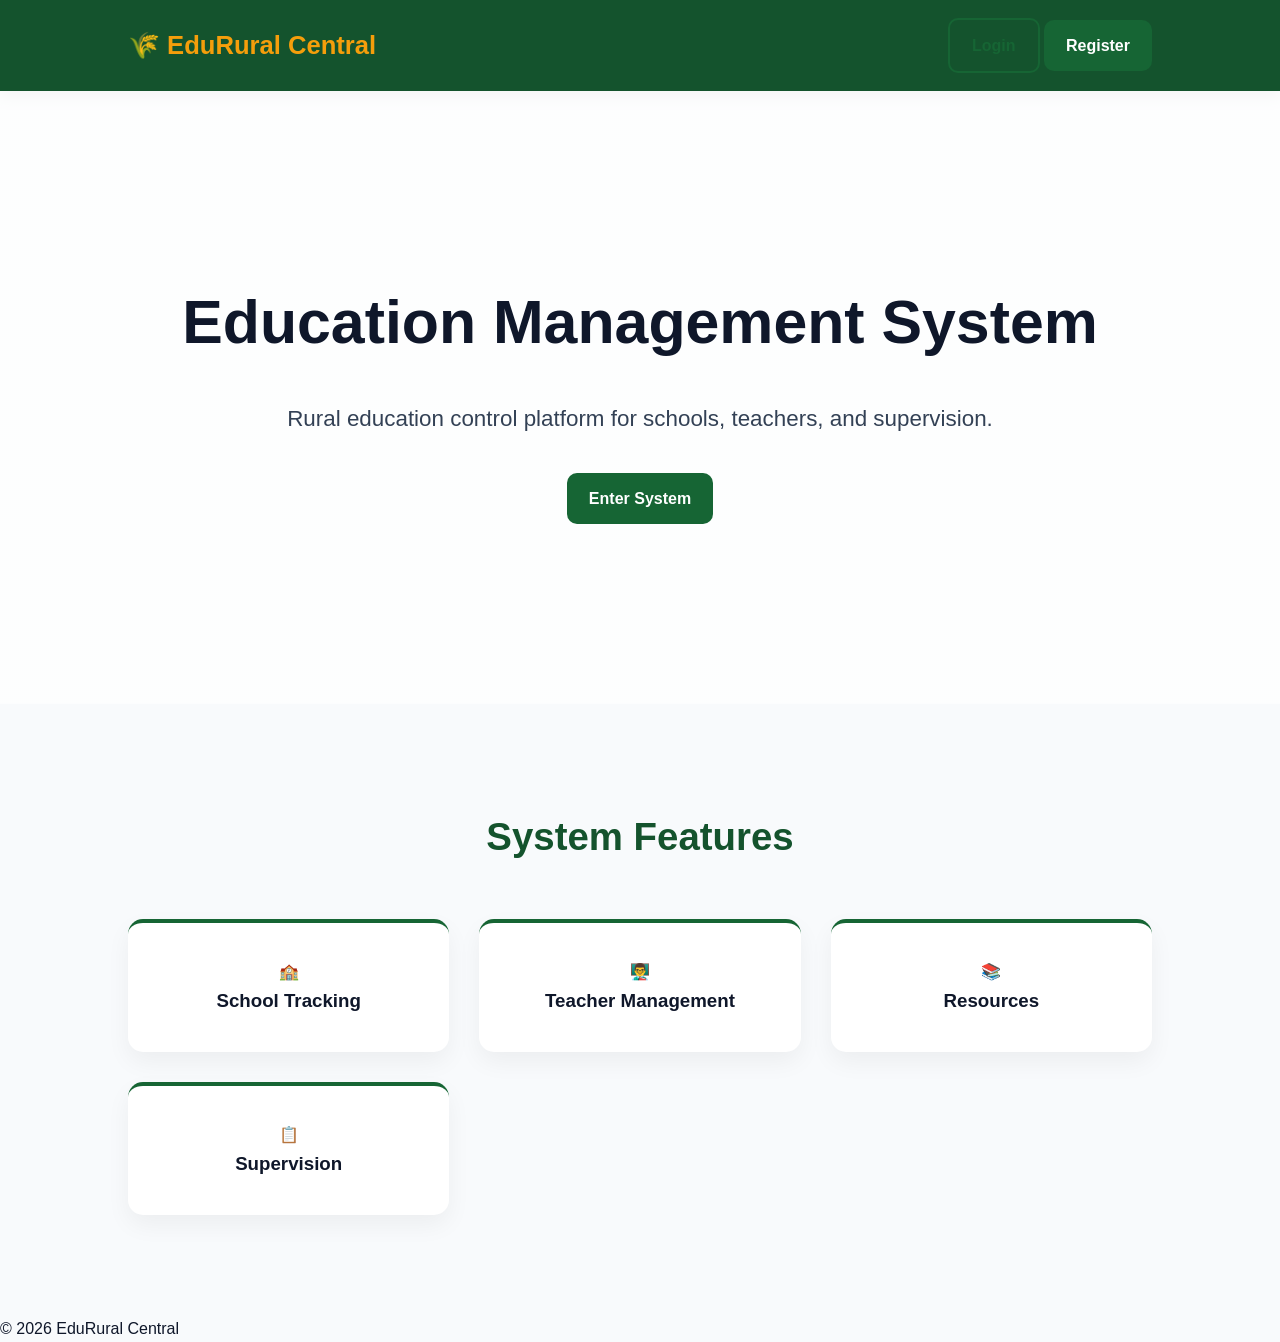
==== index.html @ 429ea4e6 "initial commit" ====
<!DOCTYPE html>
<html lang="en">
<head>
<meta charset="UTF-8">
<meta name="viewport" content="width=device-width, initial-scale=1.0">
<title>EduRural Central</title>
<link rel="stylesheet" href="style.css">
</head>

<body>

<nav class="navbar">
<div class="logo">🌾 EduRural Central</div>

<div>
<a href="login.html" class="btn btn-secondary">Login</a>
<a href="register.html" class="btn btn-primary">Register</a>
</div>

</nav>

<header class="hero">

<h1>Education Management System</h1>

<p>
Rural education control platform for schools, teachers, and supervision.
</p>

<a href="login.html" class="btn btn-primary">
Enter System
</a>

</header>

<section class="features">

<h2>System Features</h2>

<div class="grid">

<div class="card">
<div class="card-icon">🏫</div>
<h3>School Tracking</h3>
</div>

<div class="card">
<div class="card-icon">👨‍🏫</div>
<h3>Teacher Management</h3>
</div>

<div class="card">
<div class="card-icon">📚</div>
<h3>Resources</h3>
</div>

<div class="card">
<div class="card-icon">📋</div>
<h3>Supervision</h3>
</div>

</div>

</section>

<footer class="footer">
<p>© 2026 EduRural Central</p>
</footer>

</body>
</html>
---- style.css ----
/* =====================================================
   EDU RURAL CENTRAL - MODERN GREEN + BRIGHT DESIGN
   ===================================================== */

/* RESET */
*{
    margin:0;
    padding:0;
    box-sizing:border-box;
    font-family:'Segoe UI', Arial, sans-serif;
}

/* COLOR SYSTEM */
:root{
    --green-dark:#14532d;
    --green:#166534;
    --green-light:#22c55e;

    --gold:#f59e0b;   /* accent color */
    --blue:#2563eb;

    --bg:#f8fafc;
    --text:#0f172a;
    --white:#ffffff;
    --danger:#dc2626;
}

/* BODY */
body{
    background:var(--bg);
    color:var(--text);
    line-height:1.7;
}

/* =====================================================
   BUTTONS (GREEN + GOLD ACCENT)
   ===================================================== */

.btn{
    padding:12px 22px;
    border-radius:10px;
    font-weight:600;
    text-decoration:none;
    display:inline-block;
    transition:0.3s ease;
    font-size:1rem;
}

.btn-primary{
    background:var(--green);
    color:white;
}

.btn-primary:hover{
    background:var(--green-dark);
    transform:translateY(-2px);
}

.btn-secondary{
    border:2px solid var(--green);
    color:var(--green);
}

.btn-secondary:hover{
    background:var(--green);
    color:white;
}

.full-btn{
    width:100%;
}

/* =====================================================
   NAVBAR (DARK GREEN PROFESSIONAL)
   ===================================================== */

.navbar{
    display:flex;
    justify-content:space-between;
    align-items:center;
    padding:18px 10%;
    background:var(--green-dark);
    color:white;
    box-shadow:0 4px 15px rgba(0,0,0,0.15);
}

.logo{
    font-size:1.6rem;
    font-weight:800;
    color:var(--gold);
}

/* =====================================================
   HERO (VERY BRIGHT + CLEAN BACKGROUND IMAGE)
   ===================================================== */

.hero{
    text-align:center;
    padding:180px 10%;
    color:#0f172a;

    background:
    linear-gradient(rgba(255,255,255,0.75), rgba(255,255,255,0.75)),
    url('https://images.unsplash.com/photo-1503676260728-1c00da094a0b?auto=format&fit=crop&w=1600&q=80');

    background-size:cover;
    background-position:center;
}

.hero h1{
    font-size:3.8rem;
    font-weight:900;
    margin-bottom:25px;
}

.hero p{
    font-size:1.4rem;
    max-width:850px;
    margin:0 auto 35px auto;
    color:#334155;
}

/* =====================================================
   FEATURES SECTION
   ===================================================== */

.features{
    padding:100px 10%;
    text-align:center;
}

.features h2{
    font-size:2.4rem;
    margin-bottom:50px;
    color:var(--green-dark);
}

.grid{
    display:grid;
    grid-template-columns:repeat(auto-fit,minmax(240px,1fr));
    gap:30px;
}

/* CARDS */
.card{
    background:white;
    padding:35px;
    border-radius:15px;
    box-shadow:0 10px 25px rgba(0,0,0,0.05);
    border-top:4px solid var(--green);
    transition:0.3s;
}

.card:hover{
    transform:translateY(-6px);
    border-top:4px solid var(--gold);
}

/* =====================================================
   AUTH PAGES (BRIGHT CLEAN BACKGROUND)
   ===================================================== */

.auth-body{
    min-height:100vh;
    display:flex;
    justify-content:center;
    align-items:center;

    background:
    linear-gradient(rgba(255,255,255,0.7), rgba(255,255,255,0.7)),
    url('https://images.unsplash.com/photo-1521737604893-d14cc237f11d?auto=format&fit=crop&w=1600&q=80');

    background-size:cover;
    background-position:center;
}

.auth-container{
    width:430px;
    background:white;
    padding:45px;
    border-radius:16px;
    box-shadow:0 20px 40px rgba(0,0,0,0.15);
    text-align:center;
    border-top:6px solid var(--green);
}

.auth-container h2{
    font-size:1.9rem;
    color:var(--green-dark);
    margin-bottom:10px;
}

.auth-container input{
    width:100%;
    padding:14px;
    margin:10px 0;
    border:1px solid #e5e7eb;
    border-radius:10px;
    font-size:1rem;
}

.auth-container input:focus{
    outline:none;
    border-color:var(--green);
    box-shadow:0 0 0 3px rgba(34,197,94,0.15);
}

/* LINKS */
.auth-links a{
    color:var(--green);
    font-weight:600;
    text-decoration:none;
}

.auth-links a:hover{
    text-decoration:underline;
}

/* =====================================================
   DASHBOARD (DARK GREEN SIDEBAR + CLEAN CONTENT)
   ===================================================== */

.dashboard-container{
    display:flex;
    min-height:100vh;
}

/* SIDEBAR */
.sidebar{
    width:260px;
    background:var(--green-dark);
    color:white;
    padding:25px;
}

.sidebar-menu a{
    display:block;
    padding:12px;
    color:white;
    text-decoration:none;
    border-radius:8px;
    transition:0.3s;
}

.sidebar-menu a:hover{
    background:var(--green);
}

.btn-logout{
    display:block;
    margin-top:20px;
    background:var(--danger);
    color:white;
    padding:12px;
    border-radius:10px;
    text-align:center;
    text-decoration:none;
}

.btn-logout:hover{
    background:#b91c1c;
}

/* MAIN CONTENT */
.main-content{
    flex:1;
    padding:40px;
    background:var(--bg);
}

.main-header{
    display:flex;
    justify-content:space-between;
    margin-bottom:30px;
}

.user-badge{
    background:white;
    padding:10px 16px;
    border-radius:20px;
    border:1px solid #e5e7eb;
    color:var(--green-dark);
    font-weight:600;
}

/* DATA PANELS */
.data-panel{
    background:white;
    padding:25px;
    margin-bottom:20px;
    border-radius:12px;
    box-shadow:0 8px 20px rgba(0,0,0,0.05);
    border-left:5px solid var(--green);
}

/* TABLES */
table{
    width:100%;
    border-collapse:collapse;
}

th, td{
    padding:14px;
    border-bottom:1px solid #eee;
}

/* =====================================================
   RESPONSIVE
   ===================================================== */

@media(max-width:768px){
    .dashboard-container{
        flex-direction:column;
    }

    .sidebar{
        width:100%;
    }

    .hero h1{
        font-size:2.6rem;
    }
}
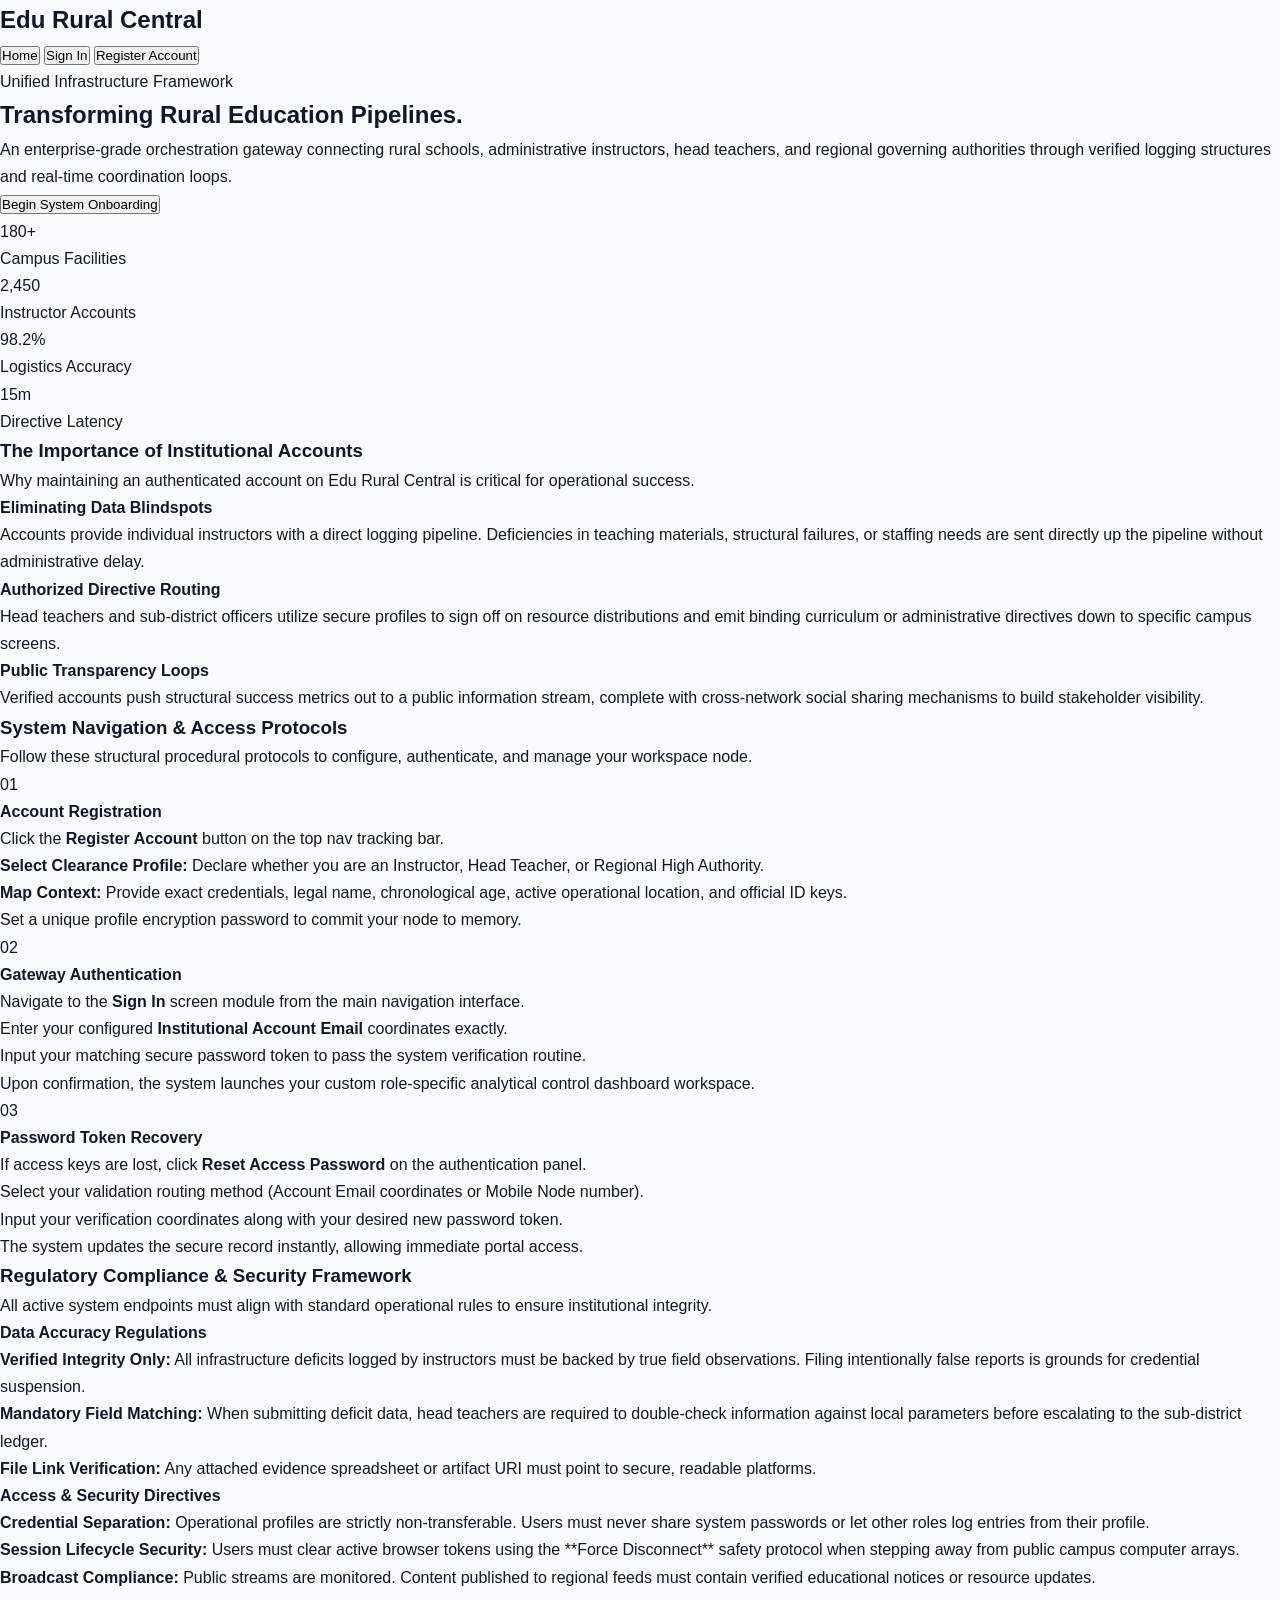
==== commit bf8a8e5e: "Update index.html i added some information on landing pages to deeply explaian mission and vision of" ====
--- a/index.html
+++ b/index.html
@@ -1,71 +1,157 @@
-<!DOCTYPE html>
-<html lang="en">
-<head>
-<meta charset="UTF-8">
-<meta name="viewport" content="width=device-width, initial-scale=1.0">
-<title>EduRural Central</title>
-<link rel="stylesheet" href="style.css">
-</head>
-
-<body>
-
-<nav class="navbar">
-<div class="logo">🌾 EduRural Central</div>
-
-<div>
-<a href="login.html" class="btn btn-secondary">Login</a>
-<a href="register.html" class="btn btn-primary">Register</a>
-</div>
-
-</nav>
-
-<header class="hero">
-
-<h1>Education Management System</h1>
-
-<p>
-Rural education control platform for schools, teachers, and supervision.
-</p>
-
-<a href="login.html" class="btn btn-primary">
-Enter System
-</a>
-
-</header>
-
-<section class="features">
-
-<h2>System Features</h2>
-
-<div class="grid">
-
-<div class="card">
-<div class="card-icon">🏫</div>
-<h3>School Tracking</h3>
-</div>
-
-<div class="card">
-<div class="card-icon">👨‍🏫</div>
-<h3>Teacher Management</h3>
-</div>
-
-<div class="card">
-<div class="card-icon">📚</div>
-<h3>Resources</h3>
-</div>
-
-<div class="card">
-<div class="card-icon">📋</div>
-<h3>Supervision</h3>
-</div>
-
-</div>
-
-</section>
-
-<footer class="footer">
-<p>© 2026 EduRural Central</p>
-</footer>
-
-</body>
-</html>+<!DOCTYPE html>
+<html lang="en">
+<head>
+    <meta charset="UTF-8">
+    <meta name="viewport" content="width=device-width, initial-scale=1.0">
+    <title>Edu Rural Central - Enterprise Management Platform</title>
+    <!-- Professional Design System Typography -->
+    <link rel="preconnect" href="https://fonts.googleapis.com">
+    <link rel="preconnect" href="https://fonts.gstatic.com" crossorigin>
+    <link href="https://fonts.googleapis.com/css2?family=Plus+Jakarta+Sans:wght@400;500;600;700;800&display=swap" rel="stylesheet">
+    <link rel="stylesheet" href="style.css">
+</head>
+<body>
+
+   
+    <nav class="portal-nav">
+        <h1 onclick="window.location.href='index.html'">Edu Rural Central</h1>
+        <div class="nav-links">
+            <button onclick="window.location.href='index.html'">Home</button>
+            <button onclick="window.location.href='login.html'">Sign In</button>
+            <button onclick="window.location.href='register.html'" class="btn-primary-action">Register Account</button>
+        </div>
+    </nav>
+
+ 
+    <div class="landing-container">
+        
+       
+        <section class="layout-section hero-block">
+            <div class="hero-content">
+                <span class="hero-badge">Unified Infrastructure Framework</span>
+                <h2 class="hero-title">Transforming <span>Rural Education</span> Pipelines.</h2>
+                <p class="hero-desc">An enterprise-grade orchestration gateway connecting rural schools, administrative instructors, head teachers, and regional governing authorities through verified logging structures and real-time coordination loops.</p>
+                <button class="btn-cta" onclick="window.location.href='register.html'">Begin System Onboarding</button>
+            </div>
+        </section>
+
+       
+        <section class="metrics-bar">
+            <div class="metrics-grid">
+                <div class="metric-card">
+                    <div class="metric-val">180+</div>
+                    <div class="metric-lbl">Campus Facilities</div>
+                </div>
+                <div class="metric-card">
+                    <div class="metric-val">2,450</div>
+                    <div class="metric-lbl">Instructor Accounts</div>
+                </div>
+                <div class="metric-card">
+                    <div class="metric-val">98.2%</div>
+                    <div class="metric-lbl">Logistics Accuracy</div>
+                </div>
+                <div class="metric-card">
+                    <div class="metric-val">15m</div>
+                    <div class="metric-lbl">Directive Latency</div>
+                </div>
+            </div>
+        </section>
+
+        
+        <section class="layout-section">
+            <div class="section-header">
+                <h3>The Importance of Institutional Accounts</h3>
+                <p>Why maintaining an authenticated account on Edu Rural Central is critical for operational success.</p>
+            </div>
+            <div class="grid-features">
+                <div class="feature-box">
+                    <h4>Eliminating Data Blindspots</h4>
+                    <p>Accounts provide individual instructors with a direct logging pipeline. Deficiencies in teaching materials, structural failures, or staffing needs are sent directly up the pipeline without administrative delay.</p>
+                </div>
+                <div class="feature-box">
+                    <h4>Authorized Directive Routing</h4>
+                    <p>Head teachers and sub-district officers utilize secure profiles to sign off on resource distributions and emit binding curriculum or administrative directives down to specific campus screens.</p>
+                </div>
+                <div class="feature-box">
+                    <h4>Public Transparency Loops</h4>
+                    <p>Verified accounts push structural success metrics out to a public information stream, complete with cross-network social sharing mechanisms to build stakeholder visibility.</p>
+                </div>
+            </div>
+        </section>
+
+      
+        <section class="layout-section" style="padding-top: 0;">
+            <div class="section-header">
+                <h3>System Navigation & Access Protocols</h3>
+                <p>Follow these structural procedural protocols to configure, authenticate, and manage your workspace node.</p>
+            </div>
+            <div class="instruction-grid">
+                
+                <div class="instruction-card">
+                    <div class="step-num">01</div>
+                    <h4>Account Registration</h4>
+                    <ol>
+                        <li>Click the <b>Register Account</b> button on the top nav tracking bar.</li>
+                        <li><b>Select Clearance Profile:</b> Declare whether you are an Instructor, Head Teacher, or Regional High Authority.</li>
+                        <li><b>Map Context:</b> Provide exact credentials, legal name, chronological age, active operational location, and official ID keys.</li>
+                        <li>Set a unique profile encryption password to commit your node to memory.</li>
+                    </ol>
+                </div>
+
+                <div class="instruction-card">
+                    <div class="step-num">02</div>
+                    <h4>Gateway Authentication</h4>
+                    <ul>
+                        <li>Navigate to the <b>Sign In</b> screen module from the main navigation interface.</li>
+                        <li>Enter your configured <b>Institutional Account Email</b> coordinates exactly.</li>
+                        <li>Input your matching secure password token to pass the system verification routine.</li>
+                        <li>Upon confirmation, the system launches your custom role-specific analytical control dashboard workspace.</li>
+                    </ul>
+                </div>
+
+                <div class="instruction-card">
+                    <div class="step-num">03</div>
+                    <h4>Password Token Recovery</h4>
+                    <ul>
+                        <li>If access keys are lost, click <b>Reset Access Password</b> on the authentication panel.</li>
+                        <li>Select your validation routing method (Account Email coordinates or Mobile Node number).</li>
+                        <li>Input your verification coordinates along with your desired new password token.</li>
+                        <li>The system updates the secure record instantly, allowing immediate portal access.</li>
+                    </ul>
+                </div>
+
+            </div>
+        </section>
+
+        
+        <section class="layout-section" style="padding-top: 0; padding-bottom: 6rem;">
+            <div class="section-header">
+                <h3>Regulatory Compliance & Security Framework</h3>
+                <p>All active system endpoints must align with standard operational rules to ensure institutional integrity.</p>
+            </div>
+            <div class="rules-wrapper">
+                <div class="rules-grid">
+                    <div class="rules-column">
+                        <h4>Data Accuracy Regulations</h4>
+                        <ul class="rules-list">
+                            <li><b>Verified Integrity Only:</b> All infrastructure deficits logged by instructors must be backed by true field observations. Filing intentionally false reports is grounds for credential suspension.</li>
+                            <li><b>Mandatory Field Matching:</b> When submitting deficit data, head teachers are required to double-check information against local parameters before escalating to the sub-district ledger.</li>
+                            <li><b>File Link Verification:</b> Any attached evidence spreadsheet or artifact URI must point to secure, readable platforms.</li>
+                        </ul>
+                    </div>
+                    <div class="rules-column">
+                        <h4>Access & Security Directives</h4>
+                        <ul class="rules-list">
+                            <li><b>Credential Separation:</b> Operational profiles are strictly non-transferable. Users must never share system passwords or let other roles log entries from their profile.</li>
+                            <li><b>Session Lifecycle Security:</b> Users must clear active browser tokens using the **Force Disconnect** safety protocol when stepping away from public campus computer arrays.</li>
+                            <li><b>Broadcast Compliance:</b> Public streams are monitored. Content published to regional feeds must contain verified educational notices or resource updates.</li>
+                        </ul>
+                    </div>
+                </div>
+            </div>
+        </section>
+
+    </div>
+
+</body>
+</html>
--- a/style.css
+++ b/style.css
@@ -1,323 +1,323 @@
-/* =====================================================
-   EDU RURAL CENTRAL - MODERN GREEN + BRIGHT DESIGN
-   ===================================================== */
-
-/* RESET */
-*{
-    margin:0;
-    padding:0;
-    box-sizing:border-box;
-    font-family:'Segoe UI', Arial, sans-serif;
-}
-
-/* COLOR SYSTEM */
-:root{
-    --green-dark:#14532d;
-    --green:#166534;
-    --green-light:#22c55e;
-
-    --gold:#f59e0b;   /* accent color */
-    --blue:#2563eb;
-
-    --bg:#f8fafc;
-    --text:#0f172a;
-    --white:#ffffff;
-    --danger:#dc2626;
-}
-
-/* BODY */
-body{
-    background:var(--bg);
-    color:var(--text);
-    line-height:1.7;
-}
-
-/* =====================================================
-   BUTTONS (GREEN + GOLD ACCENT)
-   ===================================================== */
-
-.btn{
-    padding:12px 22px;
-    border-radius:10px;
-    font-weight:600;
-    text-decoration:none;
-    display:inline-block;
-    transition:0.3s ease;
-    font-size:1rem;
-}
-
-.btn-primary{
-    background:var(--green);
-    color:white;
-}
-
-.btn-primary:hover{
-    background:var(--green-dark);
-    transform:translateY(-2px);
-}
-
-.btn-secondary{
-    border:2px solid var(--green);
-    color:var(--green);
-}
-
-.btn-secondary:hover{
-    background:var(--green);
-    color:white;
-}
-
-.full-btn{
-    width:100%;
-}
-
-/* =====================================================
-   NAVBAR (DARK GREEN PROFESSIONAL)
-   ===================================================== */
-
-.navbar{
-    display:flex;
-    justify-content:space-between;
-    align-items:center;
-    padding:18px 10%;
-    background:var(--green-dark);
-    color:white;
-    box-shadow:0 4px 15px rgba(0,0,0,0.15);
-}
-
-.logo{
-    font-size:1.6rem;
-    font-weight:800;
-    color:var(--gold);
-}
-
-/* =====================================================
-   HERO (VERY BRIGHT + CLEAN BACKGROUND IMAGE)
-   ===================================================== */
-
-.hero{
-    text-align:center;
-    padding:180px 10%;
-    color:#0f172a;
-
-    background:
-    linear-gradient(rgba(255,255,255,0.75), rgba(255,255,255,0.75)),
-    url('https://images.unsplash.com/photo-1503676260728-1c00da094a0b?auto=format&fit=crop&w=1600&q=80');
-
-    background-size:cover;
-    background-position:center;
-}
-
-.hero h1{
-    font-size:3.8rem;
-    font-weight:900;
-    margin-bottom:25px;
-}
-
-.hero p{
-    font-size:1.4rem;
-    max-width:850px;
-    margin:0 auto 35px auto;
-    color:#334155;
-}
-
-/* =====================================================
-   FEATURES SECTION
-   ===================================================== */
-
-.features{
-    padding:100px 10%;
-    text-align:center;
-}
-
-.features h2{
-    font-size:2.4rem;
-    margin-bottom:50px;
-    color:var(--green-dark);
-}
-
-.grid{
-    display:grid;
-    grid-template-columns:repeat(auto-fit,minmax(240px,1fr));
-    gap:30px;
-}
-
-/* CARDS */
-.card{
-    background:white;
-    padding:35px;
-    border-radius:15px;
-    box-shadow:0 10px 25px rgba(0,0,0,0.05);
-    border-top:4px solid var(--green);
-    transition:0.3s;
-}
-
-.card:hover{
-    transform:translateY(-6px);
-    border-top:4px solid var(--gold);
-}
-
-/* =====================================================
-   AUTH PAGES (BRIGHT CLEAN BACKGROUND)
-   ===================================================== */
-
-.auth-body{
-    min-height:100vh;
-    display:flex;
-    justify-content:center;
-    align-items:center;
-
-    background:
-    linear-gradient(rgba(255,255,255,0.7), rgba(255,255,255,0.7)),
-    url('https://images.unsplash.com/photo-1521737604893-d14cc237f11d?auto=format&fit=crop&w=1600&q=80');
-
-    background-size:cover;
-    background-position:center;
-}
-
-.auth-container{
-    width:430px;
-    background:white;
-    padding:45px;
-    border-radius:16px;
-    box-shadow:0 20px 40px rgba(0,0,0,0.15);
-    text-align:center;
-    border-top:6px solid var(--green);
-}
-
-.auth-container h2{
-    font-size:1.9rem;
-    color:var(--green-dark);
-    margin-bottom:10px;
-}
-
-.auth-container input{
-    width:100%;
-    padding:14px;
-    margin:10px 0;
-    border:1px solid #e5e7eb;
-    border-radius:10px;
-    font-size:1rem;
-}
-
-.auth-container input:focus{
-    outline:none;
-    border-color:var(--green);
-    box-shadow:0 0 0 3px rgba(34,197,94,0.15);
-}
-
-/* LINKS */
-.auth-links a{
-    color:var(--green);
-    font-weight:600;
-    text-decoration:none;
-}
-
-.auth-links a:hover{
-    text-decoration:underline;
-}
-
-/* =====================================================
-   DASHBOARD (DARK GREEN SIDEBAR + CLEAN CONTENT)
-   ===================================================== */
-
-.dashboard-container{
-    display:flex;
-    min-height:100vh;
-}
-
-/* SIDEBAR */
-.sidebar{
-    width:260px;
-    background:var(--green-dark);
-    color:white;
-    padding:25px;
-}
-
-.sidebar-menu a{
-    display:block;
-    padding:12px;
-    color:white;
-    text-decoration:none;
-    border-radius:8px;
-    transition:0.3s;
-}
-
-.sidebar-menu a:hover{
-    background:var(--green);
-}
-
-.btn-logout{
-    display:block;
-    margin-top:20px;
-    background:var(--danger);
-    color:white;
-    padding:12px;
-    border-radius:10px;
-    text-align:center;
-    text-decoration:none;
-}
-
-.btn-logout:hover{
-    background:#b91c1c;
-}
-
-/* MAIN CONTENT */
-.main-content{
-    flex:1;
-    padding:40px;
-    background:var(--bg);
-}
-
-.main-header{
-    display:flex;
-    justify-content:space-between;
-    margin-bottom:30px;
-}
-
-.user-badge{
-    background:white;
-    padding:10px 16px;
-    border-radius:20px;
-    border:1px solid #e5e7eb;
-    color:var(--green-dark);
-    font-weight:600;
-}
-
-/* DATA PANELS */
-.data-panel{
-    background:white;
-    padding:25px;
-    margin-bottom:20px;
-    border-radius:12px;
-    box-shadow:0 8px 20px rgba(0,0,0,0.05);
-    border-left:5px solid var(--green);
-}
-
-/* TABLES */
-table{
-    width:100%;
-    border-collapse:collapse;
-}
-
-th, td{
-    padding:14px;
-    border-bottom:1px solid #eee;
-}
-
-/* =====================================================
-   RESPONSIVE
-   ===================================================== */
-
-@media(max-width:768px){
-    .dashboard-container{
-        flex-direction:column;
-    }
-
-    .sidebar{
-        width:100%;
-    }
-
-    .hero h1{
-        font-size:2.6rem;
-    }
+/* =====================================================
+   EDU RURAL CENTRAL - MODERN GREEN + BRIGHT DESIGN
+   ===================================================== */
+
+/* RESET */
+*{
+    margin:0;
+    padding:0;
+    box-sizing:border-box;
+    font-family:'Segoe UI', Arial, sans-serif;
+}
+
+/* COLOR SYSTEM */
+:root{
+    --green-dark:#14532d;
+    --green:#166534;
+    --green-light:#22c55e;
+
+    --gold:#f59e0b;   /* accent color */
+    --blue:#2563eb;
+
+    --bg:#f8fafc;
+    --text:#0f172a;
+    --white:#ffffff;
+    --danger:#dc2626;
+}
+
+/* BODY */
+body{
+    background:var(--bg);
+    color:var(--text);
+    line-height:1.7;
+}
+
+/* =====================================================
+   BUTTONS (GREEN + GOLD ACCENT)
+   ===================================================== */
+
+.btn{
+    padding:12px 22px;
+    border-radius:10px;
+    font-weight:600;
+    text-decoration:none;
+    display:inline-block;
+    transition:0.3s ease;
+    font-size:1rem;
+}
+
+.btn-primary{
+    background:var(--green);
+    color:white;
+}
+
+.btn-primary:hover{
+    background:var(--green-dark);
+    transform:translateY(-2px);
+}
+
+.btn-secondary{
+    border:2px solid var(--green);
+    color:var(--green);
+}
+
+.btn-secondary:hover{
+    background:var(--green);
+    color:white;
+}
+
+.full-btn{
+    width:100%;
+}
+
+/* =====================================================
+   NAVBAR (DARK GREEN PROFESSIONAL)
+   ===================================================== */
+
+.navbar{
+    display:flex;
+    justify-content:space-between;
+    align-items:center;
+    padding:18px 10%;
+    background:var(--green-dark);
+    color:white;
+    box-shadow:0 4px 15px rgba(0,0,0,0.15);
+}
+
+.logo{
+    font-size:1.6rem;
+    font-weight:800;
+    color:var(--gold);
+}
+
+/* =====================================================
+   HERO (VERY BRIGHT + CLEAN BACKGROUND IMAGE)
+   ===================================================== */
+
+.hero{
+    text-align:center;
+    padding:180px 10%;
+    color:#0f172a;
+
+    background:
+    linear-gradient(rgba(255,255,255,0.75), rgba(255,255,255,0.75)),
+    url('https://images.unsplash.com/photo-1503676260728-1c00da094a0b?auto=format&fit=crop&w=1600&q=80');
+
+    background-size:cover;
+    background-position:center;
+}
+
+.hero h1{
+    font-size:3.8rem;
+    font-weight:900;
+    margin-bottom:25px;
+}
+
+.hero p{
+    font-size:1.4rem;
+    max-width:850px;
+    margin:0 auto 35px auto;
+    color:#334155;
+}
+
+/* =====================================================
+   FEATURES SECTION
+   ===================================================== */
+
+.features{
+    padding:100px 10%;
+    text-align:center;
+}
+
+.features h2{
+    font-size:2.4rem;
+    margin-bottom:50px;
+    color:var(--green-dark);
+}
+
+.grid{
+    display:grid;
+    grid-template-columns:repeat(auto-fit,minmax(240px,1fr));
+    gap:30px;
+}
+
+/* CARDS */
+.card{
+    background:white;
+    padding:35px;
+    border-radius:15px;
+    box-shadow:0 10px 25px rgba(0,0,0,0.05);
+    border-top:4px solid var(--green);
+    transition:0.3s;
+}
+
+.card:hover{
+    transform:translateY(-6px);
+    border-top:4px solid var(--gold);
+}
+
+/* =====================================================
+   AUTH PAGES (BRIGHT CLEAN BACKGROUND)
+   ===================================================== */
+
+.auth-body{
+    min-height:100vh;
+    display:flex;
+    justify-content:center;
+    align-items:center;
+
+    background:
+    linear-gradient(rgba(255,255,255,0.7), rgba(255,255,255,0.7)),
+    url('https://images.unsplash.com/photo-1521737604893-d14cc237f11d?auto=format&fit=crop&w=1600&q=80');
+
+    background-size:cover;
+    background-position:center;
+}
+
+.auth-container{
+    width:430px;
+    background:white;
+    padding:45px;
+    border-radius:16px;
+    box-shadow:0 20px 40px rgba(0,0,0,0.15);
+    text-align:center;
+    border-top:6px solid var(--green);
+}
+
+.auth-container h2{
+    font-size:1.9rem;
+    color:var(--green-dark);
+    margin-bottom:10px;
+}
+
+.auth-container input{
+    width:100%;
+    padding:14px;
+    margin:10px 0;
+    border:1px solid #e5e7eb;
+    border-radius:10px;
+    font-size:1rem;
+}
+
+.auth-container input:focus{
+    outline:none;
+    border-color:var(--green);
+    box-shadow:0 0 0 3px rgba(34,197,94,0.15);
+}
+
+/* LINKS */
+.auth-links a{
+    color:var(--green);
+    font-weight:600;
+    text-decoration:none;
+}
+
+.auth-links a:hover{
+    text-decoration:underline;
+}
+
+/* =====================================================
+   DASHBOARD (DARK GREEN SIDEBAR + CLEAN CONTENT)
+   ===================================================== */
+
+.dashboard-container{
+    display:flex;
+    min-height:100vh;
+}
+
+/* SIDEBAR */
+.sidebar{
+    width:260px;
+    background:var(--green-dark);
+    color:white;
+    padding:25px;
+}
+
+.sidebar-menu a{
+    display:block;
+    padding:12px;
+    color:white;
+    text-decoration:none;
+    border-radius:8px;
+    transition:0.3s;
+}
+
+.sidebar-menu a:hover{
+    background:var(--green);
+}
+
+.btn-logout{
+    display:block;
+    margin-top:20px;
+    background:var(--danger);
+    color:white;
+    padding:12px;
+    border-radius:10px;
+    text-align:center;
+    text-decoration:none;
+}
+
+.btn-logout:hover{
+    background:#b91c1c;
+}
+
+/* MAIN CONTENT */
+.main-content{
+    flex:1;
+    padding:40px;
+    background:var(--bg);
+}
+
+.main-header{
+    display:flex;
+    justify-content:space-between;
+    margin-bottom:30px;
+}
+
+.user-badge{
+    background:white;
+    padding:10px 16px;
+    border-radius:20px;
+    border:1px solid #e5e7eb;
+    color:var(--green-dark);
+    font-weight:600;
+}
+
+/* DATA PANELS */
+.data-panel{
+    background:white;
+    padding:25px;
+    margin-bottom:20px;
+    border-radius:12px;
+    box-shadow:0 8px 20px rgba(0,0,0,0.05);
+    border-left:5px solid var(--green);
+}
+
+/* TABLES */
+table{
+    width:100%;
+    border-collapse:collapse;
+}
+
+th, td{
+    padding:14px;
+    border-bottom:1px solid #eee;
+}
+
+/* =====================================================
+   RESPONSIVE
+   ===================================================== */
+
+@media(max-width:768px){
+    .dashboard-container{
+        flex-direction:column;
+    }
+
+    .sidebar{
+        width:100%;
+    }
+
+    .hero h1{
+        font-size:2.6rem;
+    }
 }
